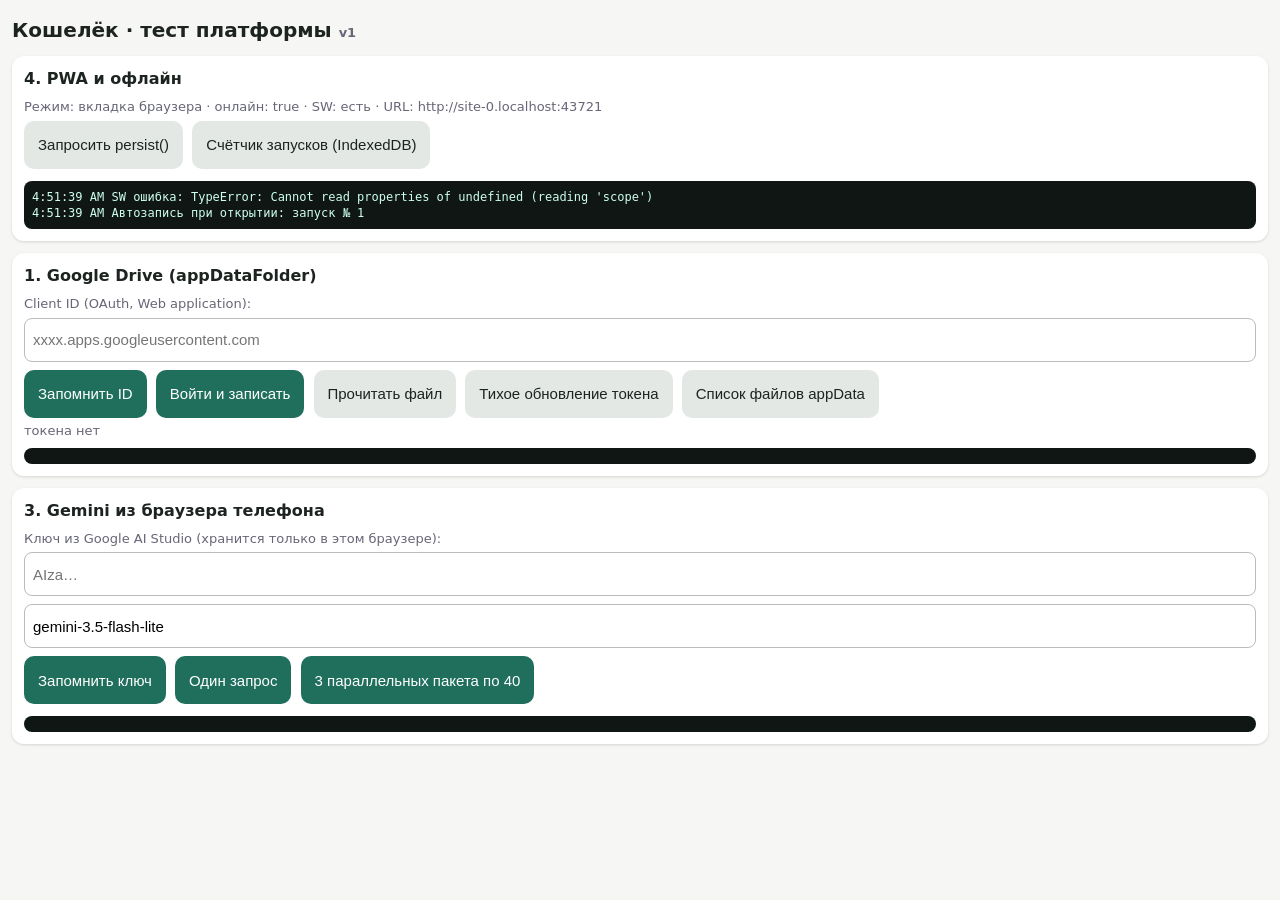
==== index.html @ 7fe5350f "Add original index.html" ====
<!doctype html>
<html lang="ru">
<head>
<meta charset="utf-8">
<meta name="viewport" content="width=device-width,initial-scale=1">
<meta name="theme-color" content="#1f6f5c">
<link rel="manifest" href="manifest.webmanifest">
<link rel="icon" href="icon-192.png">
<title>Кошелёк · тест</title>
<style>
  :root{--bg:#f6f7f5;--fg:#1d2420;--card:#fff;--ac:#1f6f5c;--bad:#b3261e;--ok:#1b7a3a;--mut:#667}
  *{box-sizing:border-box}
  body{margin:0;font:16px/1.4 system-ui,sans-serif;background:var(--bg);color:var(--fg);padding:12px 12px 80px}
  h1{font-size:20px;margin:4px 0 12px}
  .card{background:var(--card);border-radius:12px;padding:12px;margin-bottom:12px;box-shadow:0 1px 3px #0002}
  h2{font-size:16px;margin:0 0 8px}
  button{min-height:48px;padding:0 14px;margin:4px 4px 4px 0;border:0;border-radius:10px;background:var(--ac);color:#fff;font-size:15px}
  button.sec{background:#e3e8e5;color:var(--fg)}
  input{width:100%;min-height:44px;padding:8px;border:1px solid #bbb;border-radius:8px;font-size:15px;margin:4px 0}
  .log{font:12px/1.35 ui-monospace,monospace;white-space:pre-wrap;word-break:break-word;background:#101614;color:#cfe;border-radius:8px;padding:8px;margin-top:8px;max-height:220px;overflow:auto}
  .st{font-size:13px;color:var(--mut)}
  .ok{color:var(--ok)}.bad{color:var(--bad)}
</style>
</head>
<body>
<h1>Кошелёк · тест платформы <span class="st" id="ver">v1</span></h1>

<div class="card" id="c4">
  <h2>4. PWA и офлайн</h2>
  <div class="st" id="pwaInfo">…</div>
  <button class="sec" id="bPersist">Запросить persist()</button>
  <button class="sec" id="bIdb">Счётчик запусков (IndexedDB)</button>
  <div class="log" id="log4"></div>
</div>

<div class="card" id="c1">
  <h2>1. Google Drive (appDataFolder)</h2>
  <div class="st">Client ID (OAuth, Web application):</div>
  <input id="cid" placeholder="xxxx.apps.googleusercontent.com" autocomplete="off">
  <button id="bSave">Запомнить ID</button>
  <button id="bLogin">Войти и записать</button>
  <button class="sec" id="bRead">Прочитать файл</button>
  <button class="sec" id="bSilent">Тихое обновление токена</button>
  <button class="sec" id="bList">Список файлов appData</button>
  <div class="st" id="tokInfo">токена нет</div>
  <div class="log" id="log1"></div>
</div>

<div class="card" id="c3">
  <h2>3. Gemini из браузера телефона</h2>
  <div class="st">Ключ из Google AI Studio (хранится только в этом браузере):</div>
  <input id="gk" placeholder="AIza…" autocomplete="off">
  <input id="gm" value="gemini-3.5-flash-lite">
  <button id="bGSave">Запомнить ключ</button>
  <button id="bG1">Один запрос</button>
  <button id="bG3">3 параллельных пакета по 40</button>
  <div class="log" id="log3"></div>
</div>

<script>
const $=id=>document.getElementById(id);
const L=(n,m,cls)=>{const e=$('log'+n);e.textContent+=new Date().toLocaleTimeString()+' '+m+'\n';e.scrollTop=e.scrollHeight};
const ls={get:k=>{try{return localStorage.getItem(k)}catch(e){return null}},set:(k,v)=>{try{localStorage.setItem(k,v);return true}catch(e){return false}}};

/* ---------- 4. PWA ---------- */
function pwaInfo(){
  const standalone=matchMedia('(display-mode: standalone)').matches||navigator.standalone;
  $('pwaInfo').textContent='Режим: '+(standalone?'установлено (standalone)':'вкладка браузера')+
   ' · онлайн: '+navigator.onLine+' · SW: '+('serviceWorker' in navigator?'есть':'нет')+
   ' · URL: '+location.origin;
}
pwaInfo();
addEventListener('online',pwaInfo);addEventListener('offline',pwaInfo);
if('serviceWorker' in navigator){
  navigator.serviceWorker.register('sw.js').then(r=>L(4,'SW зарегистрирован, scope '+r.scope)).catch(e=>L(4,'SW ошибка: '+e));
}
$('bPersist').onclick=async()=>{
  try{
    const before=await navigator.storage.persisted();
    const res=await navigator.storage.persist();
    const est=navigator.storage.estimate?await navigator.storage.estimate():{};
    L(4,'persisted до='+before+', persist()='+res+', usage='+est.usage+', quota='+est.quota);
  }catch(e){L(4,'persist ошибка: '+e)}
};
function idb(){return new Promise((res,rej)=>{const r=indexedDB.open('walletTest',1);r.onupgradeneeded=()=>r.result.createObjectStore('k');r.onsuccess=()=>res(r.result);r.onerror=()=>rej(r.error)})}
async function idbCount(){
  const db=await idb();
  return new Promise((res,rej)=>{
    const tx=db.transaction('k','readwrite'),s=tx.objectStore('k'),g=s.get('runs');
    g.onsuccess=()=>{const n=(g.result||0)+1;s.put(n,'runs');s.put(new Date().toISOString(),'last');tx.oncomplete=()=>res(n)};
    tx.onerror=()=>rej(tx.error);
  });
}
$('bIdb').onclick=async()=>{try{L(4,'Запуск № '+await idbCount()+' (счётчик должен расти после перезапуска и после очистки — обнуляться)')}catch(e){L(4,'IDB ошибка: '+e)}};
idbCount().then(n=>L(4,'Автозапись при открытии: запуск № '+n)).catch(e=>L(4,'IDB ошибка: '+e));

/* ---------- 1. Google Drive ---------- */
const SCOPE='https://www.googleapis.com/auth/drive.appdata';
let tokenClient=null,token=null,tokenAt=0;
$('cid').value=ls.get('cid')||'';
$('bSave').onclick=()=>{ls.set('cid',$('cid').value.trim());L(1,'Client ID сохранён');tokenClient=null};
function showTok(){
  $('tokInfo').textContent=token?('токен получен '+Math.round((Date.now()-tokAtSafe())/1000)+' с назад'):'токена нет';
}
const tokAtSafe=()=>tokenAt||Date.now();
setInterval(showTok,5000);
function loadGIS(){
  return new Promise((res,rej)=>{
    if(window.google&&google.accounts&&google.accounts.oauth2)return res();
    const s=document.createElement('script');s.src='https://accounts.google.com/gsi/client';
    s.onload=()=>res();s.onerror=()=>rej(new Error('GIS не загрузился (нет сети?)'));
    document.head.appendChild(s);
  });
}
async function getToken(prompt){
  const cid=ls.get('cid');
  if(!cid)throw new Error('Нет Client ID');
  await loadGIS();
  return new Promise((res,rej)=>{
    const t0=Date.now();
    tokenClient=google.accounts.oauth2.initTokenClient({
      client_id:cid,scope:SCOPE,prompt:prompt,
      callback:r=>{
        if(r.error)return rej(new Error(r.error+(r.error_description?': '+r.error_description:'')));
        token=r.access_token;tokenAt=Date.now();
        L(1,'токен получен за '+(Date.now()-t0)+' мс, expires_in='+r.expires_in+', scope='+r.scope);
        res(token);
      },
      error_callback:e=>rej(new Error('GIS: '+(e.type||'')+' '+(e.message||'')))
    });
    tokenClient.requestAccessToken({prompt:prompt});
  });
}
async function api(path,opt){
  const r=await fetch('https://www.googleapis.com/'+path,Object.assign({headers:{Authorization:'Bearer '+token}},opt));
  if(!r.ok)throw new Error('HTTP '+r.status+' '+(await r.text()).slice(0,300));
  return r;
}
async function findFile(){
  const r=await api('drive/v3/files?spaces=appDataFolder&q='+encodeURIComponent("name='wallet_test.json'")+'&fields=files(id,name,modifiedTime,size)');
  return (await r.json()).files;
}
async function writeFile(){
  const body={stamp:new Date().toISOString(),ua:navigator.userAgent,n:Math.random()};
  const ex=await findFile();
  const meta=ex.length?{}:{name:'wallet_test.json',parents:['appDataFolder']};
  const bd='b'+Math.random().toString(36).slice(2);
  const payload='--'+bd+'\r\nContent-Type: application/json\r\n\r\n'+JSON.stringify(meta)+'\r\n--'+bd+'\r\nContent-Type: application/json\r\n\r\n'+JSON.stringify(body)+'\r\n--'+bd+'--';
  const url=ex.length?'upload/drive/v3/files/'+ex[0].id+'?uploadType=multipart&fields=id,modifiedTime':'upload/drive/v3/files?uploadType=multipart&fields=id,modifiedTime';
  const r=await api(url,{method:ex.length?'PATCH':'POST',headers:{Authorization:'Bearer '+token,'Content-Type':'multipart/related; boundary='+bd},body:payload});
  L(1,'записано: '+JSON.stringify(await r.json())+' ; содержимое '+JSON.stringify(body).slice(0,60)+'…');
  ls.set('lastWrite',JSON.stringify(body));
}
$('bLogin').onclick=async()=>{
  try{
    const consented=ls.get('consented')==='1';
    await getToken(consented?'':'consent');
    ls.set('consented','1');
    await writeFile();
  }catch(e){L(1,'ОШИБКА: '+e.message)}
};
$('bRead').onclick=async()=>{
  try{
    if(!token)await getToken(ls.get('consented')==='1'?'':'consent');
    const f=await findFile();
    if(!f.length)return L(1,'файла нет');
    const r=await api('drive/v3/files/'+f[0].id+'?alt=media');
    L(1,'прочитано: '+(await r.text()).slice(0,200));
  }catch(e){L(1,'ОШИБКА: '+e.message)}
};
$('bSilent').onclick=async()=>{
  try{
    token=null;
    const t0=Date.now();
    L(1,'запрос без prompt… (если открылось окно — это НЕ тихо)');
    await getToken('');
    L(1,'итог: токен получен за '+(Date.now()-t0)+' мс');
  }catch(e){L(1,'ОШИБКА тихого обновления: '+e.message)}
};
$('bList').onclick=async()=>{
  try{
    if(!token)await getToken(ls.get('consented')==='1'?'':'consent');
    const r=await api('drive/v3/files?spaces=appDataFolder&fields=files(id,name,modifiedTime,size)');
    L(1,JSON.stringify((await r.json()).files));
  }catch(e){L(1,'ОШИБКА: '+e.message)}
};

/* ---------- 3. Gemini ---------- */
$('gk').value=ls.get('gk')||'';
$('bGSave').onclick=()=>{ls.set('gk',$('gk').value.trim());L(3,'ключ сохранён локально')};
function names(n,seed){
  const base=['COFFEE ADDRESS SIA','PLAYTOMIC.IO','CIRCLE K','MAXIMA LV','Rimi SHM','LIDL','BOLT.EU','APOTHEKA','Padel SIA','Infinity Padel','KSenukai','DECATHLON','www.mobilly.lv','Volvo','MEGO RIGA','BETA VEIKALS'];
  const a=[];for(let i=0;i<n;i++)a.push(base[(i+seed)%base.length]+' '+(100+((i*7+seed*13)%900))+' RIGA');return a;
}
async function gem(batch,tag){
  const key=ls.get('gk'),model=$('gm').value.trim();
  if(!key)throw new Error('нет ключа');
  const prompt='Сгруппируй контрагентов выписки по категориям расходов (Продукты, Кафе и рестораны, Транспорт, Спорт, Аптека, Покупки, Прочее). Ответ — только JSON-массив объектов {"name":..., "cat":...}.\n'+JSON.stringify(batch);
  const t0=Date.now();
  const r=await fetch('https://generativelanguage.googleapis.com/v1beta/models/'+model+':generateContent',{
    method:'POST',headers:{'Content-Type':'application/json','x-goog-api-key':key},
    body:JSON.stringify({contents:[{parts:[{text:prompt}]}],generationConfig:{responseMimeType:'application/json'}})
  });
  const ms=Date.now()-t0;
  let txt=await r.text(),j=null;try{j=JSON.parse(txt)}catch(e){}
  const u=j&&j.usageMetadata;
  L(3,tag+' HTTP '+r.status+' '+ms+' мс'+(u?' токены: in='+u.promptTokenCount+' out='+u.candidatesTokenCount:'')+(r.ok?'':' | '+txt.slice(0,200)));
  return r.status;
}
$('bG1').onclick=async()=>{try{await gem(names(5,0),'1×5')}catch(e){L(3,'ОШИБКА: '+e.message)}};
$('bG3').onclick=async()=>{
  try{
    const res=await Promise.all([0,1,2].map(i=>gem(names(40,i),'пакет '+(i+1)).catch(e=>{L(3,'пакет '+(i+1)+' ОШИБКА '+e.message);return 0})));
    L(3,'коды: '+res.join(', ')+(res.includes(429)?' ← есть 429 (лимит)':''));
  }catch(e){L(3,'ОШИБКА: '+e.message)}
};
</script>
</body>
</html>
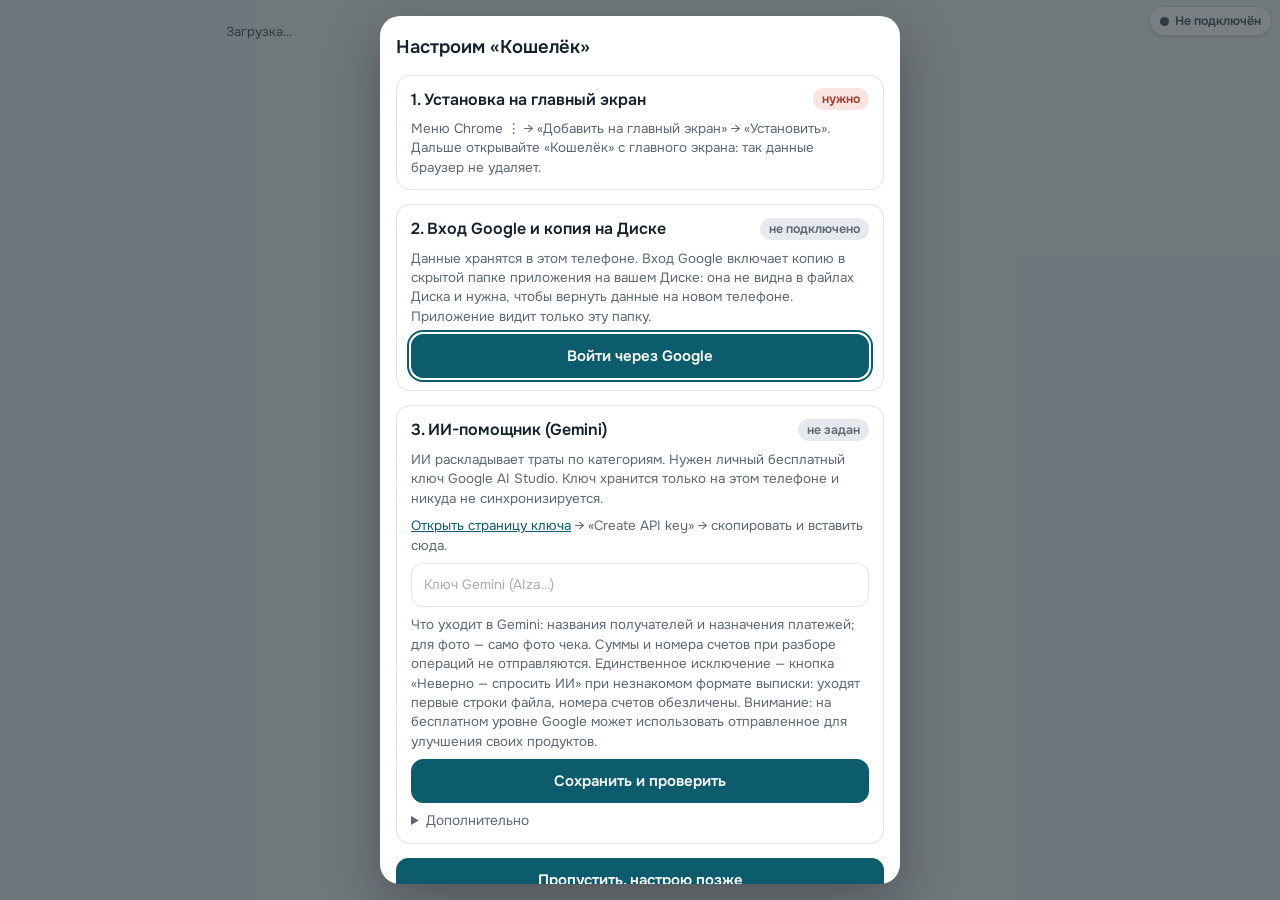
==== commit 798bd30d: "Корень сайта открывает «Кошелёк · Телефон»; тест платформы перенесён в platform-test.html Co-Authore" ====
--- a/index.html
+++ b/index.html
@@ -3,217 +3,11 @@
 <head>
 <meta charset="utf-8">
 <meta name="viewport" content="width=device-width,initial-scale=1">
-<meta name="theme-color" content="#1f6f5c">
+<meta name="theme-color" content="#0d5c6e">
+<title>Кошелёк</title>
 <link rel="manifest" href="manifest.webmanifest">
-<link rel="icon" href="icon-192.png">
-<title>Кошелёк · тест</title>
-<style>
-  :root{--bg:#f6f7f5;--fg:#1d2420;--card:#fff;--ac:#1f6f5c;--bad:#b3261e;--ok:#1b7a3a;--mut:#667}
-  *{box-sizing:border-box}
-  body{margin:0;font:16px/1.4 system-ui,sans-serif;background:var(--bg);color:var(--fg);padding:12px 12px 80px}
-  h1{font-size:20px;margin:4px 0 12px}
-  .card{background:var(--card);border-radius:12px;padding:12px;margin-bottom:12px;box-shadow:0 1px 3px #0002}
-  h2{font-size:16px;margin:0 0 8px}
-  button{min-height:48px;padding:0 14px;margin:4px 4px 4px 0;border:0;border-radius:10px;background:var(--ac);color:#fff;font-size:15px}
-  button.sec{background:#e3e8e5;color:var(--fg)}
-  input{width:100%;min-height:44px;padding:8px;border:1px solid #bbb;border-radius:8px;font-size:15px;margin:4px 0}
-  .log{font:12px/1.35 ui-monospace,monospace;white-space:pre-wrap;word-break:break-word;background:#101614;color:#cfe;border-radius:8px;padding:8px;margin-top:8px;max-height:220px;overflow:auto}
-  .st{font-size:13px;color:var(--mut)}
-  .ok{color:var(--ok)}.bad{color:var(--bad)}
-</style>
+<script>location.replace("koshelek/");</script>
+<meta http-equiv="refresh" content="0;url=koshelek/">
 </head>
-<body>
-<h1>Кошелёк · тест платформы <span class="st" id="ver">v1</span></h1>
-
-<div class="card" id="c4">
-  <h2>4. PWA и офлайн</h2>
-  <div class="st" id="pwaInfo">…</div>
-  <button class="sec" id="bPersist">Запросить persist()</button>
-  <button class="sec" id="bIdb">Счётчик запусков (IndexedDB)</button>
-  <div class="log" id="log4"></div>
-</div>
-
-<div class="card" id="c1">
-  <h2>1. Google Drive (appDataFolder)</h2>
-  <div class="st">Client ID (OAuth, Web application):</div>
-  <input id="cid" placeholder="xxxx.apps.googleusercontent.com" autocomplete="off">
-  <button id="bSave">Запомнить ID</button>
-  <button id="bLogin">Войти и записать</button>
-  <button class="sec" id="bRead">Прочитать файл</button>
-  <button class="sec" id="bSilent">Тихое обновление токена</button>
-  <button class="sec" id="bList">Список файлов appData</button>
-  <div class="st" id="tokInfo">токена нет</div>
-  <div class="log" id="log1"></div>
-</div>
-
-<div class="card" id="c3">
-  <h2>3. Gemini из браузера телефона</h2>
-  <div class="st">Ключ из Google AI Studio (хранится только в этом браузере):</div>
-  <input id="gk" placeholder="AIza…" autocomplete="off">
-  <input id="gm" value="gemini-3.5-flash-lite">
-  <button id="bGSave">Запомнить ключ</button>
-  <button id="bG1">Один запрос</button>
-  <button id="bG3">3 параллельных пакета по 40</button>
-  <div class="log" id="log3"></div>
-</div>
-
-<script>
-const $=id=>document.getElementById(id);
-const L=(n,m,cls)=>{const e=$('log'+n);e.textContent+=new Date().toLocaleTimeString()+' '+m+'\n';e.scrollTop=e.scrollHeight};
-const ls={get:k=>{try{return localStorage.getItem(k)}catch(e){return null}},set:(k,v)=>{try{localStorage.setItem(k,v);return true}catch(e){return false}}};
-
-/* ---------- 4. PWA ---------- */
-function pwaInfo(){
-  const standalone=matchMedia('(display-mode: standalone)').matches||navigator.standalone;
-  $('pwaInfo').textContent='Режим: '+(standalone?'установлено (standalone)':'вкладка браузера')+
-   ' · онлайн: '+navigator.onLine+' · SW: '+('serviceWorker' in navigator?'есть':'нет')+
-   ' · URL: '+location.origin;
-}
-pwaInfo();
-addEventListener('online',pwaInfo);addEventListener('offline',pwaInfo);
-if('serviceWorker' in navigator){
-  navigator.serviceWorker.register('sw.js').then(r=>L(4,'SW зарегистрирован, scope '+r.scope)).catch(e=>L(4,'SW ошибка: '+e));
-}
-$('bPersist').onclick=async()=>{
-  try{
-    const before=await navigator.storage.persisted();
-    const res=await navigator.storage.persist();
-    const est=navigator.storage.estimate?await navigator.storage.estimate():{};
-    L(4,'persisted до='+before+', persist()='+res+', usage='+est.usage+', quota='+est.quota);
-  }catch(e){L(4,'persist ошибка: '+e)}
-};
-function idb(){return new Promise((res,rej)=>{const r=indexedDB.open('walletTest',1);r.onupgradeneeded=()=>r.result.createObjectStore('k');r.onsuccess=()=>res(r.result);r.onerror=()=>rej(r.error)})}
-async function idbCount(){
-  const db=await idb();
-  return new Promise((res,rej)=>{
-    const tx=db.transaction('k','readwrite'),s=tx.objectStore('k'),g=s.get('runs');
-    g.onsuccess=()=>{const n=(g.result||0)+1;s.put(n,'runs');s.put(new Date().toISOString(),'last');tx.oncomplete=()=>res(n)};
-    tx.onerror=()=>rej(tx.error);
-  });
-}
-$('bIdb').onclick=async()=>{try{L(4,'Запуск № '+await idbCount()+' (счётчик должен расти после перезапуска и после очистки — обнуляться)')}catch(e){L(4,'IDB ошибка: '+e)}};
-idbCount().then(n=>L(4,'Автозапись при открытии: запуск № '+n)).catch(e=>L(4,'IDB ошибка: '+e));
-
-/* ---------- 1. Google Drive ---------- */
-const SCOPE='https://www.googleapis.com/auth/drive.appdata';
-let tokenClient=null,token=null,tokenAt=0;
-$('cid').value=ls.get('cid')||'';
-$('bSave').onclick=()=>{ls.set('cid',$('cid').value.trim());L(1,'Client ID сохранён');tokenClient=null};
-function showTok(){
-  $('tokInfo').textContent=token?('токен получен '+Math.round((Date.now()-tokAtSafe())/1000)+' с назад'):'токена нет';
-}
-const tokAtSafe=()=>tokenAt||Date.now();
-setInterval(showTok,5000);
-function loadGIS(){
-  return new Promise((res,rej)=>{
-    if(window.google&&google.accounts&&google.accounts.oauth2)return res();
-    const s=document.createElement('script');s.src='https://accounts.google.com/gsi/client';
-    s.onload=()=>res();s.onerror=()=>rej(new Error('GIS не загрузился (нет сети?)'));
-    document.head.appendChild(s);
-  });
-}
-async function getToken(prompt){
-  const cid=ls.get('cid');
-  if(!cid)throw new Error('Нет Client ID');
-  await loadGIS();
-  return new Promise((res,rej)=>{
-    const t0=Date.now();
-    tokenClient=google.accounts.oauth2.initTokenClient({
-      client_id:cid,scope:SCOPE,prompt:prompt,
-      callback:r=>{
-        if(r.error)return rej(new Error(r.error+(r.error_description?': '+r.error_description:'')));
-        token=r.access_token;tokenAt=Date.now();
-        L(1,'токен получен за '+(Date.now()-t0)+' мс, expires_in='+r.expires_in+', scope='+r.scope);
-        res(token);
-      },
-      error_callback:e=>rej(new Error('GIS: '+(e.type||'')+' '+(e.message||'')))
-    });
-    tokenClient.requestAccessToken({prompt:prompt});
-  });
-}
-async function api(path,opt){
-  const r=await fetch('https://www.googleapis.com/'+path,Object.assign({headers:{Authorization:'Bearer '+token}},opt));
-  if(!r.ok)throw new Error('HTTP '+r.status+' '+(await r.text()).slice(0,300));
-  return r;
-}
-async function findFile(){
-  const r=await api('drive/v3/files?spaces=appDataFolder&q='+encodeURIComponent("name='wallet_test.json'")+'&fields=files(id,name,modifiedTime,size)');
-  return (await r.json()).files;
-}
-async function writeFile(){
-  const body={stamp:new Date().toISOString(),ua:navigator.userAgent,n:Math.random()};
-  const ex=await findFile();
-  const meta=ex.length?{}:{name:'wallet_test.json',parents:['appDataFolder']};
-  const bd='b'+Math.random().toString(36).slice(2);
-  const payload='--'+bd+'\r\nContent-Type: application/json\r\n\r\n'+JSON.stringify(meta)+'\r\n--'+bd+'\r\nContent-Type: application/json\r\n\r\n'+JSON.stringify(body)+'\r\n--'+bd+'--';
-  const url=ex.length?'upload/drive/v3/files/'+ex[0].id+'?uploadType=multipart&fields=id,modifiedTime':'upload/drive/v3/files?uploadType=multipart&fields=id,modifiedTime';
-  const r=await api(url,{method:ex.length?'PATCH':'POST',headers:{Authorization:'Bearer '+token,'Content-Type':'multipart/related; boundary='+bd},body:payload});
-  L(1,'записано: '+JSON.stringify(await r.json())+' ; содержимое '+JSON.stringify(body).slice(0,60)+'…');
-  ls.set('lastWrite',JSON.stringify(body));
-}
-$('bLogin').onclick=async()=>{
-  try{
-    const consented=ls.get('consented')==='1';
-    await getToken(consented?'':'consent');
-    ls.set('consented','1');
-    await writeFile();
-  }catch(e){L(1,'ОШИБКА: '+e.message)}
-};
-$('bRead').onclick=async()=>{
-  try{
-    if(!token)await getToken(ls.get('consented')==='1'?'':'consent');
-    const f=await findFile();
-    if(!f.length)return L(1,'файла нет');
-    const r=await api('drive/v3/files/'+f[0].id+'?alt=media');
-    L(1,'прочитано: '+(await r.text()).slice(0,200));
-  }catch(e){L(1,'ОШИБКА: '+e.message)}
-};
-$('bSilent').onclick=async()=>{
-  try{
-    token=null;
-    const t0=Date.now();
-    L(1,'запрос без prompt… (если открылось окно — это НЕ тихо)');
-    await getToken('');
-    L(1,'итог: токен получен за '+(Date.now()-t0)+' мс');
-  }catch(e){L(1,'ОШИБКА тихого обновления: '+e.message)}
-};
-$('bList').onclick=async()=>{
-  try{
-    if(!token)await getToken(ls.get('consented')==='1'?'':'consent');
-    const r=await api('drive/v3/files?spaces=appDataFolder&fields=files(id,name,modifiedTime,size)');
-    L(1,JSON.stringify((await r.json()).files));
-  }catch(e){L(1,'ОШИБКА: '+e.message)}
-};
-
-/* ---------- 3. Gemini ---------- */
-$('gk').value=ls.get('gk')||'';
-$('bGSave').onclick=()=>{ls.set('gk',$('gk').value.trim());L(3,'ключ сохранён локально')};
-function names(n,seed){
-  const base=['COFFEE ADDRESS SIA','PLAYTOMIC.IO','CIRCLE K','MAXIMA LV','Rimi SHM','LIDL','BOLT.EU','APOTHEKA','Padel SIA','Infinity Padel','KSenukai','DECATHLON','www.mobilly.lv','Volvo','MEGO RIGA','BETA VEIKALS'];
-  const a=[];for(let i=0;i<n;i++)a.push(base[(i+seed)%base.length]+' '+(100+((i*7+seed*13)%900))+' RIGA');return a;
-}
-async function gem(batch,tag){
-  const key=ls.get('gk'),model=$('gm').value.trim();
-  if(!key)throw new Error('нет ключа');
-  const prompt='Сгруппируй контрагентов выписки по категориям расходов (Продукты, Кафе и рестораны, Транспорт, Спорт, Аптека, Покупки, Прочее). Ответ — только JSON-массив объектов {"name":..., "cat":...}.\n'+JSON.stringify(batch);
-  const t0=Date.now();
-  const r=await fetch('https://generativelanguage.googleapis.com/v1beta/models/'+model+':generateContent',{
-    method:'POST',headers:{'Content-Type':'application/json','x-goog-api-key':key},
-    body:JSON.stringify({contents:[{parts:[{text:prompt}]}],generationConfig:{responseMimeType:'application/json'}})
-  });
-  const ms=Date.now()-t0;
-  let txt=await r.text(),j=null;try{j=JSON.parse(txt)}catch(e){}
-  const u=j&&j.usageMetadata;
-  L(3,tag+' HTTP '+r.status+' '+ms+' мс'+(u?' токены: in='+u.promptTokenCount+' out='+u.candidatesTokenCount:'')+(r.ok?'':' | '+txt.slice(0,200)));
-  return r.status;
-}
-$('bG1').onclick=async()=>{try{await gem(names(5,0),'1×5')}catch(e){L(3,'ОШИБКА: '+e.message)}};
-$('bG3').onclick=async()=>{
-  try{
-    const res=await Promise.all([0,1,2].map(i=>gem(names(40,i),'пакет '+(i+1)).catch(e=>{L(3,'пакет '+(i+1)+' ОШИБКА '+e.message);return 0})));
-    L(3,'коды: '+res.join(', ')+(res.includes(429)?' ← есть 429 (лимит)':''));
-  }catch(e){L(3,'ОШИБКА: '+e.message)}
-};
-</script>
-</body>
+<body><a href="koshelek/">Открыть «Кошелёк»</a></body>
 </html>
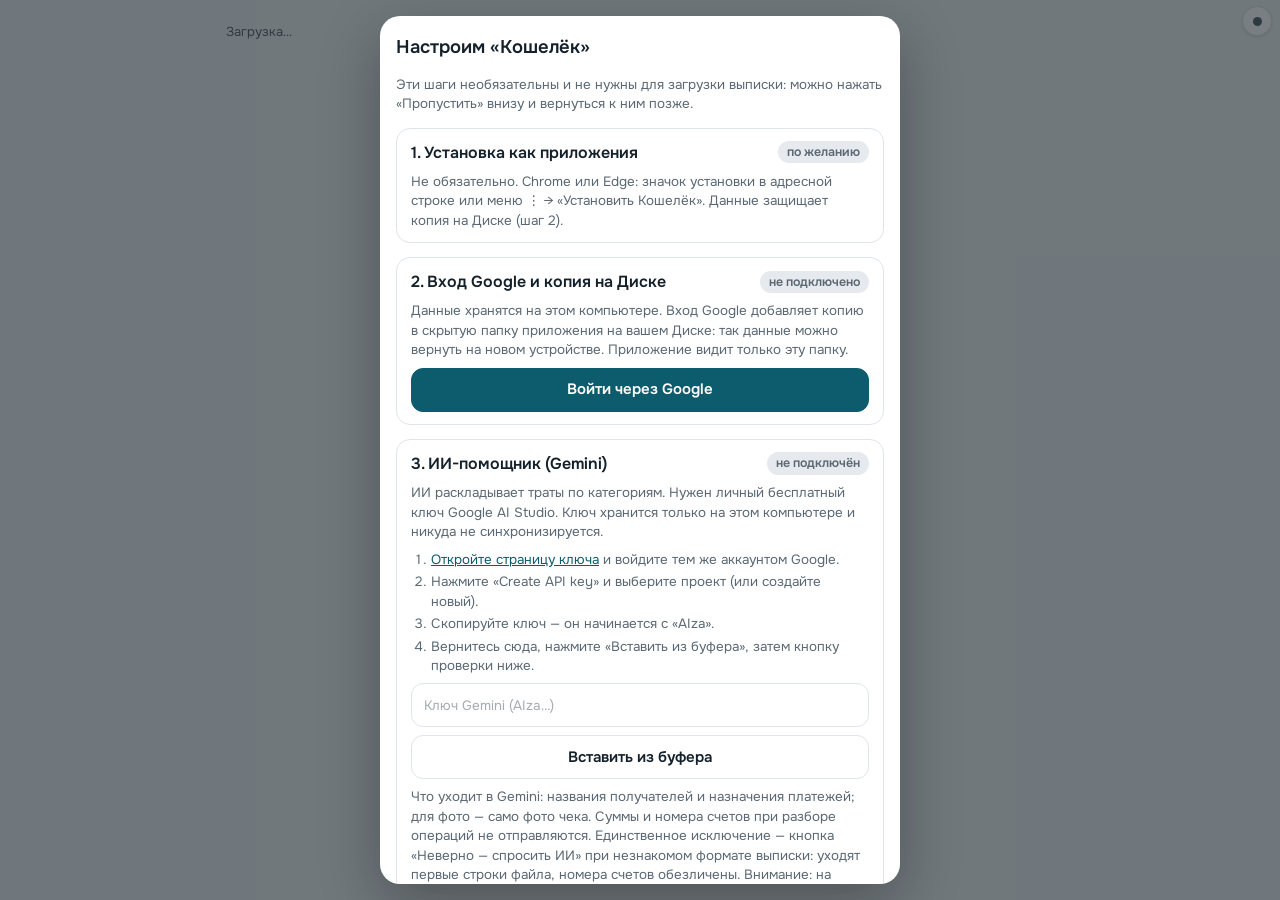
==== commit 3dcc74a1: "П15.3: этап 1 аудита — манифест в head, значок синхронизации не закрывает «Разбор», банк не считаетс" ====
--- a/index.html
+++ b/index.html
@@ -5,7 +5,6 @@
 <meta name="viewport" content="width=device-width,initial-scale=1">
 <meta name="theme-color" content="#0d5c6e">
 <title>Кошелёк</title>
-<link rel="manifest" href="manifest.webmanifest">
 <script>location.replace("koshelek/");</script>
 <meta http-equiv="refresh" content="0;url=koshelek/">
 </head>
